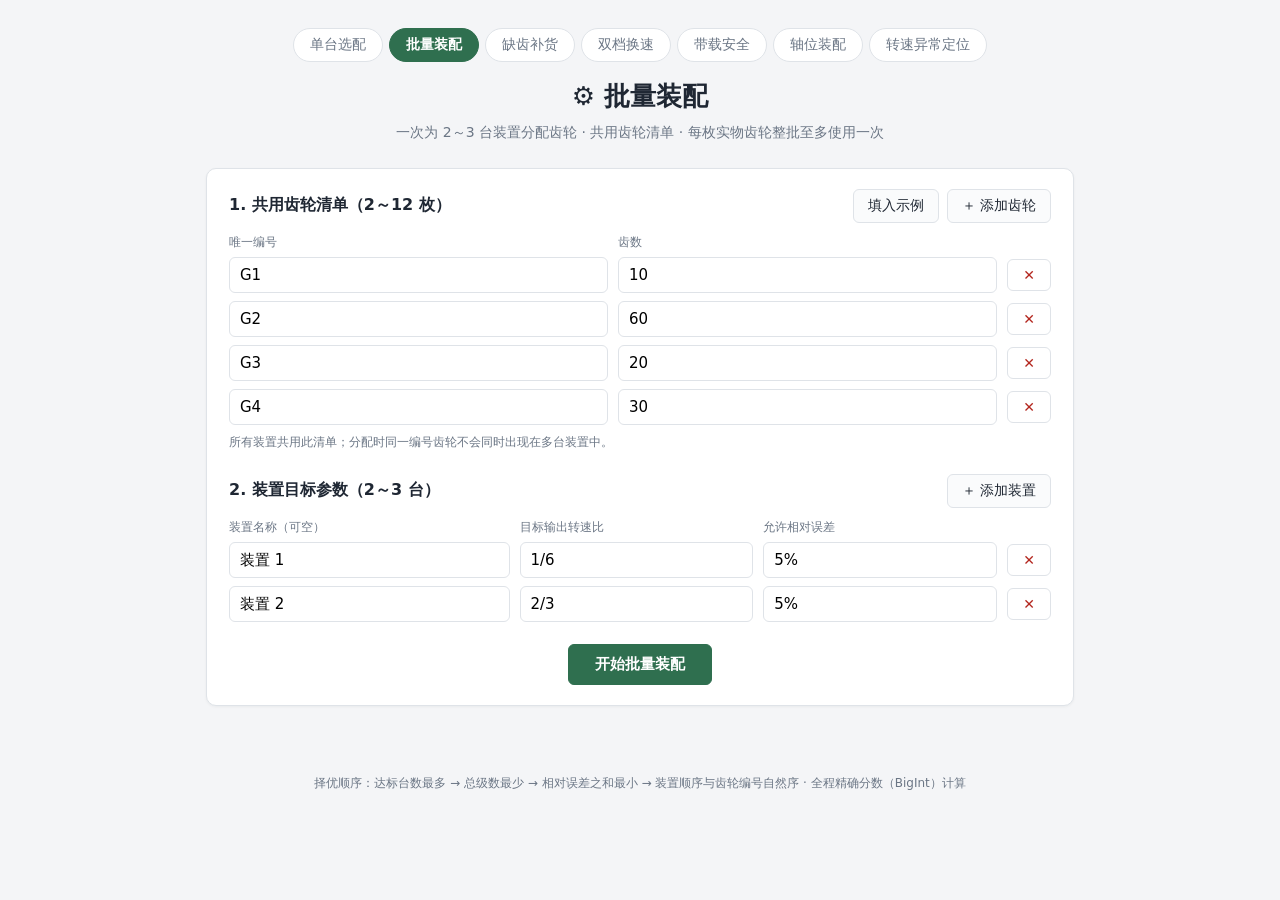
==== public/batch.html @ 3d3866cd "GSB 26954d58-3cd7-50f5-83da-c2aace451140 initial: platform archive" ====
<!DOCTYPE html>
<html lang="zh-CN">
<head>
  <meta charset="UTF-8" />
  <meta name="viewport" content="width=device-width, initial-scale=1.0" />
  <title>批量装配 · 齿轮组选配</title>
  <link rel="stylesheet" href="styles.css" />
</head>
<body>
  <header class="site-header">
    <nav class="top-nav">
      <a href="/">单台选配</a>
      <a href="/batch" class="active">批量装配</a>
      <a href="/procure">缺齿补货</a>
      <a href="/dual-speed">双档换速</a>
      <a href="/torque">带载安全</a>
      <a href="/layout">轴位装配</a>
      <a href="/diagnose">转速异常定位</a>
    </nav>
    <h1>⚙️ 批量装配</h1>
    <p class="subtitle">一次为 2～3 台装置分配齿轮 · 共用齿轮清单 · 每枚实物齿轮整批至多使用一次</p>
  </header>

  <main>
    <form id="batch-form" class="card">
      <section>
        <div class="section-head">
          <h2>1. 共用齿轮清单（2～12 枚）</h2>
          <div class="btn-row">
            <button type="button" id="btn-example" class="btn ghost">填入示例</button>
            <button type="button" id="btn-add-gear" class="btn ghost">＋ 添加齿轮</button>
          </div>
        </div>
        <div class="gear-grid-head">
          <span>唯一编号</span><span>齿数</span><span></span>
        </div>
        <div id="gear-rows"></div>
        <p class="muted">所有装置共用此清单；分配时同一编号齿轮不会同时出现在多台装置中。</p>
      </section>

      <section>
        <div class="section-head">
          <h2>2. 装置目标参数（2～3 台）</h2>
          <div class="btn-row">
            <button type="button" id="btn-add-device" class="btn ghost">＋ 添加装置</button>
          </div>
        </div>
        <div class="device-grid-head">
          <span>装置名称（可空）</span><span>目标输出转速比</span><span>允许相对误差</span><span></span>
        </div>
        <div id="device-rows"></div>
      </section>

      <div class="actions">
        <button type="submit" class="btn primary">开始批量装配</button>
      </div>

      <p id="form-error" class="alert error" hidden></p>
    </form>

    <section id="result-panel" class="card" hidden>
      <div class="section-head">
        <h2>3. 批量分配结果</h2>
        <span id="result-summary" class="summary"></span>
      </div>
      <div id="device-results"></div>
      <div id="unused-panel" class="unused-panel">
        <h3>未使用齿轮（<span id="unused-count">0</span> 枚）</h3>
        <div id="unused-list" class="chip-list"></div>
      </div>
    </section>
  </main>

  <footer class="site-footer">
    <span>择优顺序：达标台数最多 → 总级数最少 → 相对误差之和最小 → 装置顺序与齿轮编号自然序 · 全程精确分数（BigInt）计算</span>
  </footer>

  <script src="batch.js"></script>
</body>
</html>
---- public/styles.css ----
:root {
  --bg: #f4f5f7;
  --card: #ffffff;
  --ink: #1f2733;
  --muted: #6b7685;
  --line: #dfe3e8;
  --brand: #2f6f4f;
  --brand-dark: #24573e;
  --accent: #e8f3ec;
  --danger: #b3261e;
  --danger-bg: #fdecea;
  --warn: #8a5a00;
  --warn-bg: #fff6e0;
  --radius: 10px;
}

* { box-sizing: border-box; }

body {
  margin: 0;
  font-family: "PingFang SC", "Microsoft YaHei", "Noto Sans CJK SC", system-ui, sans-serif;
  background: var(--bg);
  color: var(--ink);
  line-height: 1.55;
}

.site-header {
  padding: 28px 20px 12px;
  text-align: center;
}
.site-header h1 { margin: 0 0 6px; font-size: 26px; }
.subtitle { margin: 0; color: var(--muted); font-size: 14px; }

.top-nav {
  display: flex;
  justify-content: center;
  gap: 6px;
  margin-bottom: 14px;
}
.top-nav a {
  padding: 5px 16px;
  border-radius: 999px;
  border: 1px solid var(--line);
  background: #fff;
  color: var(--muted);
  text-decoration: none;
  font-size: 14px;
}
.top-nav a:hover { border-color: #b9c1cc; color: var(--ink); }
.top-nav a.active {
  background: var(--brand);
  border-color: var(--brand);
  color: #fff;
  font-weight: 600;
}

main {
  max-width: 900px;
  margin: 0 auto;
  padding: 12px 16px 40px;
}

.card {
  background: var(--card);
  border: 1px solid var(--line);
  border-radius: var(--radius);
  padding: 20px 22px;
  margin-bottom: 18px;
  box-shadow: 0 1px 3px rgba(20, 30, 40, 0.05);
}

h2 { font-size: 16px; margin: 0 0 12px; }

.grid.two {
  display: grid;
  grid-template-columns: 1fr 1fr;
  gap: 14px;
}
.grid.three {
  display: grid;
  grid-template-columns: 1fr 1fr 1fr;
  gap: 14px;
}
@media (max-width: 640px) {
  .grid.two, .grid.three { grid-template-columns: 1fr; }
}

.field { display: flex; flex-direction: column; gap: 5px; }
.field > span { font-size: 14px; font-weight: 600; }
.field small { color: var(--muted); font-size: 12px; }

input[type="text"], input[type="number"], input:not([type]) {
  width: 100%;
  padding: 8px 10px;
  border: 1px solid var(--line);
  border-radius: 6px;
  font-size: 15px;
  font-family: inherit;
}
input:focus { outline: 2px solid var(--brand); outline-offset: 0; border-color: var(--brand); }

section + section { margin-top: 22px; }

.section-head {
  display: flex;
  align-items: center;
  justify-content: space-between;
  gap: 12px;
  flex-wrap: wrap;
}
.section-head h2 { margin: 0; }

.btn-row { display: flex; gap: 8px; }

.btn {
  border-radius: 6px;
  padding: 7px 14px;
  font-size: 14px;
  cursor: pointer;
  border: 1px solid var(--line);
  background: #fff;
  color: var(--ink);
  font-family: inherit;
}
.btn:hover { border-color: #b9c1cc; }
.btn.ghost { background: #fafbfc; }
.btn.primary {
  background: var(--brand);
  border-color: var(--brand);
  color: #fff;
  font-weight: 600;
  padding: 10px 26px;
  font-size: 15px;
}
.btn.primary:hover { background: var(--brand-dark); }
.btn.danger-ghost { color: var(--danger); }

.gear-grid-head,
.gear-row {
  display: grid;
  grid-template-columns: 1fr 1fr 44px;
  gap: 10px;
  align-items: center;
}
.gear-grid-head {
  margin: 10px 0 6px;
  font-size: 12px;
  color: var(--muted);
}
.gear-row { margin-bottom: 8px; }

.actions { margin-top: 22px; text-align: center; }

.alert {
  margin-top: 14px;
  padding: 10px 14px;
  border-radius: 6px;
  font-size: 14px;
}
.alert.error { background: var(--danger-bg); color: var(--danger); border: 1px solid #f3c2bd; }
.alert.warn { background: var(--warn-bg); color: var(--warn); border: 1px solid #f0ddaa; }
.alert.ok { background: var(--accent); color: var(--brand-dark); border: 1px solid #a9d3bb; }

.muted { color: var(--muted); font-size: 12px; margin: 8px 0 0; }

.summary { font-size: 13px; color: var(--muted); }

.solution {
  border: 1px solid var(--line);
  border-radius: 8px;
  padding: 14px 16px;
  margin-top: 12px;
}
.solution.best { border-color: var(--brand); background: var(--accent); }

.solution-head {
  display: flex;
  justify-content: space-between;
  align-items: baseline;
  gap: 10px;
  flex-wrap: wrap;
  margin-bottom: 8px;
}
.solution-title { font-weight: 700; font-size: 15px; }
.badge {
  display: inline-block;
  font-size: 12px;
  font-weight: 600;
  padding: 1px 8px;
  border-radius: 999px;
  background: var(--brand);
  color: #fff;
  margin-right: 6px;
}
.solution-meta { font-size: 13px; color: var(--muted); }
.solution-meta strong { color: var(--ink); }

table.pairs { width: 100%; border-collapse: collapse; margin-top: 6px; font-size: 14px; }
table.pairs th, table.pairs td {
  border: 1px solid var(--line);
  padding: 6px 10px;
  text-align: center;
}
table.pairs th { background: #f0f2f5; font-weight: 600; }
.gear-id { font-family: ui-monospace, SFMono-Regular, Menlo, Consolas, monospace; }
.frac { font-family: ui-monospace, SFMono-Regular, Menlo, Consolas, monospace; white-space: nowrap; }

.site-footer {
  text-align: center;
  color: var(--muted);
  font-size: 12px;
  padding: 10px 0 30px;
}

/* ---------------- 批量装配 ---------------- */

.device-grid-head,
.device-row {
  display: grid;
  grid-template-columns: 1.2fr 1fr 1fr 44px;
  gap: 10px;
  align-items: center;
}
.device-grid-head {
  margin: 10px 0 6px;
  font-size: 12px;
  color: var(--muted);
}
.device-row { margin-bottom: 8px; }
@media (max-width: 640px) {
  .device-grid-head,
  .device-row { grid-template-columns: 1fr 1fr; }
}

.solution.miss { border-color: #e5c07b; background: var(--warn-bg); }

.badge.badge-ok { background: var(--brand); }
.badge.badge-miss {
  background: var(--warn);
}

.unused-panel { margin-top: 18px; }
.unused-panel h3 { font-size: 14px; margin: 0 0 8px; }
.chip-list { display: flex; flex-wrap: wrap; gap: 8px; }
.chip {
  display: inline-block;
  padding: 3px 12px;
  border-radius: 999px;
  border: 1px solid var(--line);
  background: #fafbfc;
  font-size: 13px;
  font-family: ui-monospace, SFMono-Regular, Menlo, Consolas, monospace;
}
.chip-buy {
  border-color: var(--brand);
  background: var(--accent);
  color: var(--brand-dark);
  font-weight: 600;
}

/* ---------------- 缺齿补货采购建议 ---------------- */

.buyable-grid-head,
.buyable-row {
  display: grid;
  grid-template-columns: 1fr 1fr 1.4fr 44px;
  gap: 10px;
  align-items: center;
}
.buyable-grid-head {
  margin: 10px 0 6px;
  font-size: 12px;
  color: var(--muted);
}
.buyable-row { margin-bottom: 8px; }
@media (max-width: 640px) {
  .buyable-grid-head,
  .buyable-row { grid-template-columns: 1fr 1fr; }
}

.block-title { font-size: 14px; margin: 16px 0 8px; }

/* ---------------- 带载安全选配 ---------------- */

.rated-grid-head,
.rated-row {
  display: grid;
  grid-template-columns: 1fr 1fr 1.4fr 44px;
  gap: 10px;
  align-items: center;
}
.rated-grid-head {
  margin: 10px 0 6px;
  font-size: 12px;
  color: var(--muted);
}
.rated-row { margin-bottom: 8px; }
@media (max-width: 640px) {
  .rated-grid-head,
  .rated-row { grid-template-columns: 1fr 1fr; }
}

table.torque-table th, table.torque-table td { text-align: left; vertical-align: middle; }
.torque-val { font-size: 13px; white-space: nowrap; }
.torque-rated { color: var(--muted); font-size: 12px; margin-top: 2px; }
.badge.badge-limit {
  background: var(--warn);
  font-size: 11px;
  padding: 0 6px;
}

/* ---------------- 轴位装配 ---------------- */

.axis-grid-head,
.axis-row {
  display: grid;
  grid-template-columns: 1.1fr 1fr 1.6fr 44px;
  gap: 10px;
  align-items: center;
}
.axis-grid-head {
  margin: 10px 0 6px;
  font-size: 12px;
  color: var(--muted);
}
.axis-row { margin-bottom: 8px; }
.axis-index { font-size: 13px; font-weight: 600; color: var(--brand-dark); white-space: nowrap; }
@media (max-width: 640px) {
  .axis-grid-head,
  .axis-row { grid-template-columns: 1fr 1fr; }
}

.meshing-no { color: var(--danger); font-weight: 600; }

.shafts-panel { margin-top: 16px; }
table.shaft-table th, table.shaft-table td { text-align: left; vertical-align: middle; }
.mount-cell { min-width: 240px; }
.mount-item { padding: 2px 0; }
.mount-item + .mount-item { border-top: 1px dashed var(--line); }

.solution.best-warn { border-color: #e5c07b; background: var(--warn-bg); }
.badge.badge-warn { background: var(--warn); }

/* ---------------- 转速异常定位 ---------------- */

.stage-grid-head,
.stage-row {
  display: grid;
  grid-template-columns: 1.6fr 1fr 1fr 44px;
  gap: 10px;
  align-items: center;
}
.stage-grid-head {
  margin: 10px 0 6px;
  font-size: 12px;
  color: var(--muted);
}
.stage-row { margin-bottom: 8px; }
.stage-index { font-size: 13px; font-weight: 600; color: var(--brand-dark); white-space: nowrap; }
@media (max-width: 640px) {
  .stage-grid-head,
  .stage-row { grid-template-columns: 1fr 1fr; }
}

.obs-card {
  border: 1px solid var(--line);
  border-radius: 8px;
  padding: 12px 14px;
  margin-top: 12px;
  background: #fafbfc;
}
.obs-head {
  display: flex;
  align-items: center;
  gap: 12px;
  flex-wrap: wrap;
  margin-bottom: 8px;
}
.obs-head .obs-name-input { flex: 1 1 200px; }
.obs-axis-hint { font-size: 12px; }

.reading-grid-head,
.reading-row {
  display: grid;
  grid-template-columns: 0.8fr 1.4fr 1.4fr 44px;
  gap: 10px;
  align-items: center;
}
.reading-grid-head {
  margin: 6px 0 4px;
  font-size: 12px;
  color: var(--muted);
}
.reading-row { margin-bottom: 8px; }
@media (max-width: 640px) {
  .reading-grid-head,
  .reading-row { grid-template-columns: 1fr 1fr; }
}

.obs-result {
  border-top: 1px dashed var(--line);
  margin-top: 16px;
  padding-top: 4px;
}

.diag-tag {
  display: inline-block;
  font-size: 12px;
  font-weight: 600;
  padding: 2px 10px;
  border-radius: 999px;
  white-space: nowrap;
}
.diag-tag-suspect { background: var(--warn); color: #fff; }
.diag-tag-amb { background: #f0ddaa; color: var(--warn); }
.diag-tag-out { background: #eceff3; color: var(--muted); }
.diag-ok { color: var(--brand-dark); font-weight: 600; }
.diag-bad { color: var(--danger); font-weight: 600; }
table.diag-cand-table td { vertical-align: middle; }
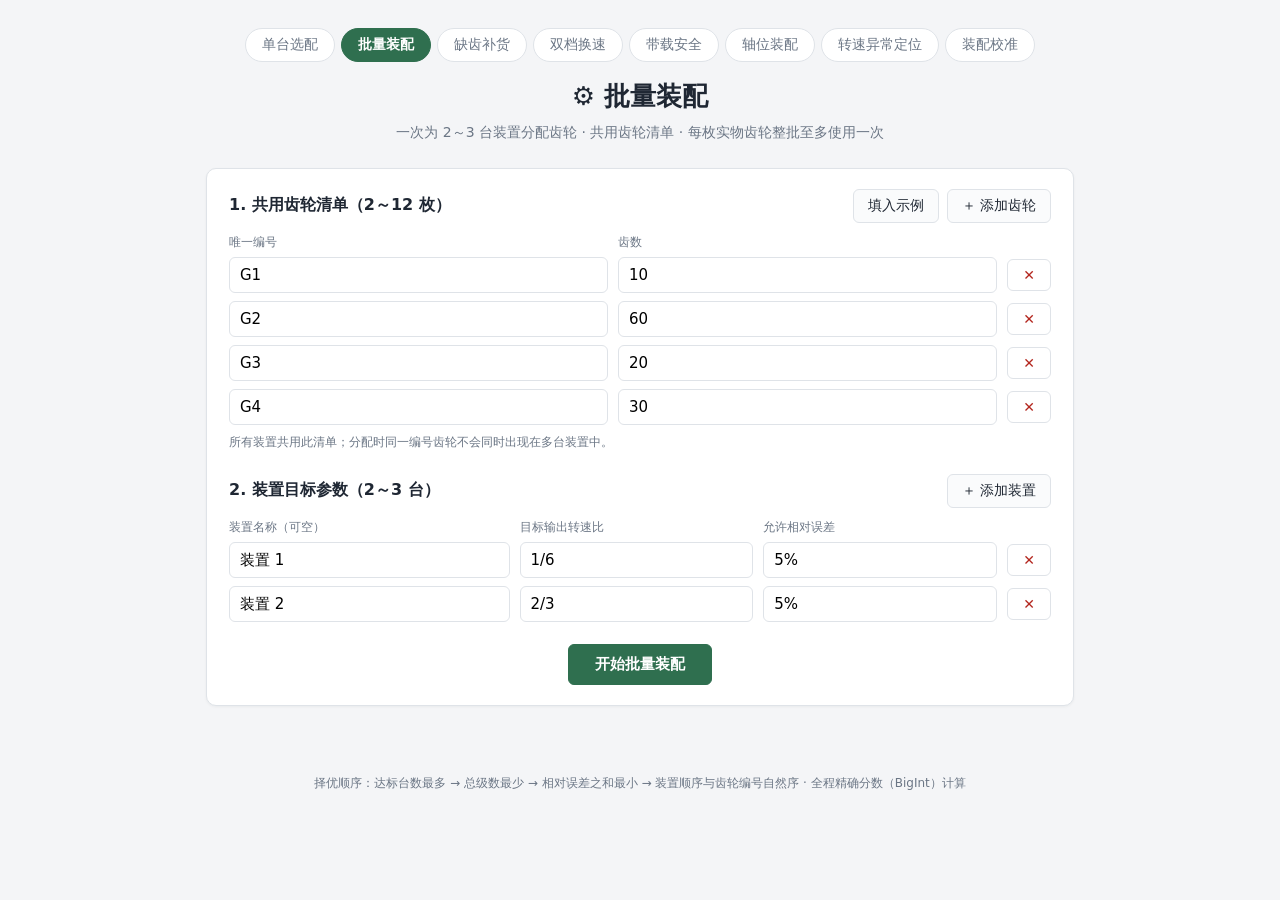
==== commit 27662530: "GSB 26954d58-3cd7-50f5-83da-c2aace451140 A: platform archive" ====
--- a/public/batch.html
+++ b/public/batch.html
@@ -16,6 +16,7 @@
       <a href="/torque">带载安全</a>
       <a href="/layout">轴位装配</a>
       <a href="/diagnose">转速异常定位</a>
+      <a href="/phase-reset">装配校准</a>
     </nav>
     <h1>⚙️ 批量装配</h1>
     <p class="subtitle">一次为 2～3 台装置分配齿轮 · 共用齿轮清单 · 每枚实物齿轮整批至多使用一次</p>
--- a/public/styles.css
+++ b/public/styles.css
@@ -417,3 +417,25 @@
 .diag-ok { color: var(--brand-dark); font-weight: 600; }
 .diag-bad { color: var(--danger); font-weight: 600; }
 table.diag-cand-table td { vertical-align: middle; }
+
+/* ---------------- 装配校准 ---------------- */
+
+.phase-grid-head,
+.phase-row {
+  display: grid;
+  grid-template-columns: 1.6fr 1fr;
+  gap: 10px;
+  align-items: center;
+}
+.phase-grid-head {
+  margin: 10px 0 6px;
+  font-size: 12px;
+  color: var(--muted);
+}
+.phase-row { margin-bottom: 8px; }
+.phase-axis { font-size: 13px; font-weight: 600; color: var(--brand-dark); white-space: nowrap; }
+.phase-big { font-size: 22px; color: var(--brand-dark); }
+@media (max-width: 640px) {
+  .phase-grid-head,
+  .phase-row { grid-template-columns: 1fr; }
+}
